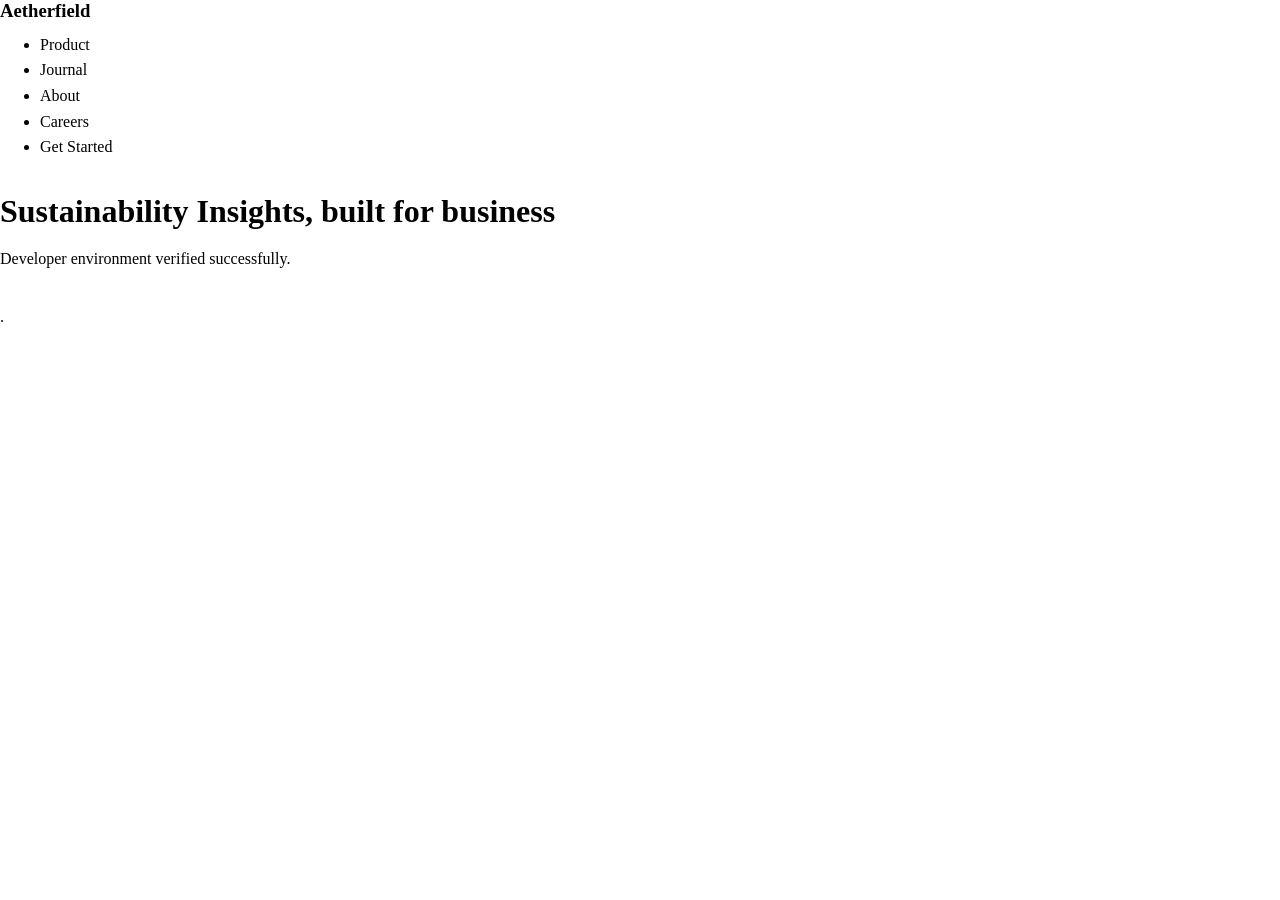
==== index.html @ cb15901a "commit first changes" ====
<!DOCTYPE html>
<html lang="en">
<head>
  <meta charset="UTF-8">
  <title>CIS 211 Internet & web technology</title>
  <link href="./css/styles.css" rel="stylesheet">
</head>
<body>
  <nav>
    <div>
      <h3 class="textlogo">Aetherfield</h3>
      <!-- <img src="./images/" alt="Logo" class="BrandLogo"> -->
    </div>
    <ul>
      <li>Product</li>
      <li>Journal</li>
      <li>About</li>
      <li>Careers</li>
      <li>Get Started</li>
    </ul>
  </nav>
  <main class="profile-stage">
<h1>Sustainability Insights, built for business</h1>
  <p>Developer environment verified successfully.</p>
  </main>

</body>
</html>.
---- css/styles.css ----
/* Simple starter CSS */

:root {
--bg: #ffffff
--text: #222222
--muted: #666666
--accent: #2f5bd8
--border: #dddddd
--radius: 6px
}

* {
  box-sizing: border-box;
  margin: 0;
}

Body {
    font-family: system-ui, -apple-system, "segoe UI" Roboto, sans-serif;
    line-height: 1.6;
    color: var(--text);
    background: var(--bg);
}

img {
    max-width: 100%;
    display: block;
}

h1, h2, h3 {
    line-height: 1.2;
    margin-bottom:0.5em;
}

P {
    margin-bottom: lem;
}

a {
    color: var( --accent);
}

/* Layout */
.container {
    max-width: 960px;
    margin: 0 auto;
    padding: 0 1rem;
}

header,
footer {
    padding: 1rem 0;
    border-bottom: 1px solid var(--border);
}

footer {
    border-top: 1px solid var(--border);
    border-bottom: none;
    color: var(--muted);
}

main {
    padding: 2rem 0;
}

/* Button */
.btn {
    display: inline-block;
    padding: 0.6rem 1.2rem;

}
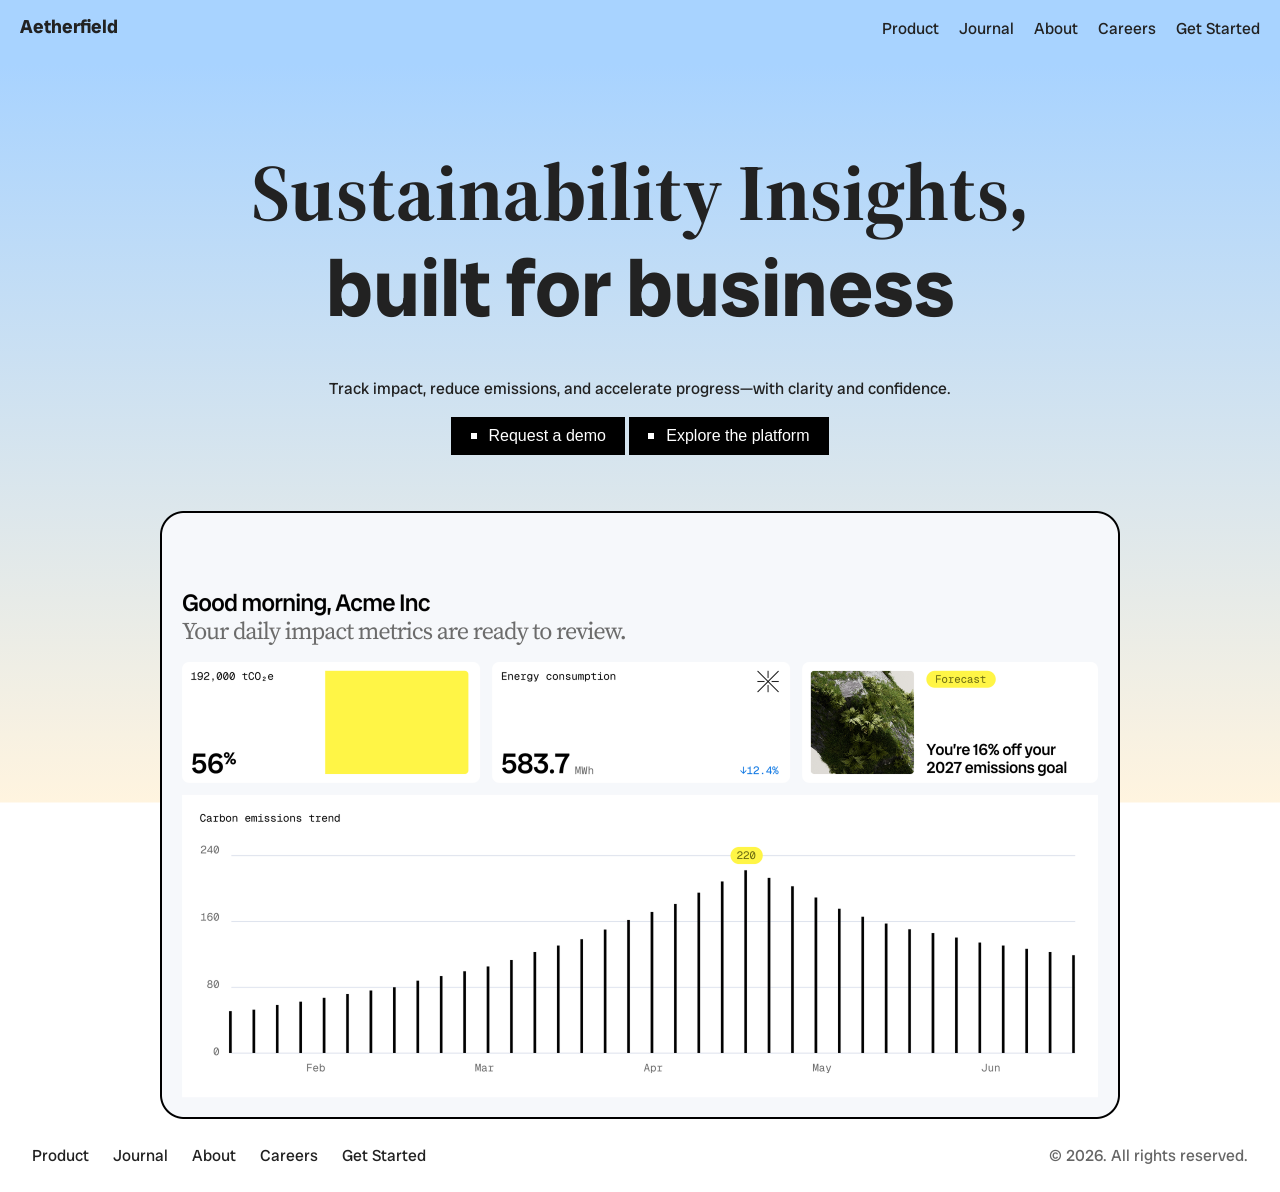
==== commit 3f7284d5: "first commit" ====
--- a/index.html
+++ b/index.html
@@ -1,28 +1,77 @@
-<!DOCTYPE html>
+<!doctype html>
 <html lang="en">
-<head>
-  <meta charset="UTF-8">
-  <title>CIS 211 Internet & web technology</title>
-  <link href="./css/styles.css" rel="stylesheet">
-</head>
-<body>
-  <nav>
-    <div>
-      <h3 class="textlogo">Aetherfield</h3>
-      <!-- <img src="./images/" alt="Logo" class="BrandLogo"> -->
-    </div>
-    <ul>
-      <li>Product</li>
-      <li>Journal</li>
-      <li>About</li>
-      <li>Careers</li>
-      <li>Get Started</li>
+  <head>
+    <meta charset="UTF-8" />
+    <meta name="viewport" content="width=device-width, initial-scale=1.0" />
+    <title>CIS 211 Internet & Web Technology</title>
+    <link rel="preconnect" href="https://fonts.googleapis.com">
+<link rel="preconnect" href="https://fonts.gstatic.com" crossorigin>
+<link href="https://fonts.googleapis.com/css2?family=Radio+Canada+Big:ital,wght@0,400..700;1,400..700&family=Radio+Canada:ital,wght@0,400..700;1,400..700&display=swap" rel="stylesheet">
+<link href="https://fonts.googleapis.com/css2?family=Inter:wght@400;500;600&family=Source+Serif+4:ital,opsz,wght@0,8..60,400;0,8..60,600;0,8..60,700;1,8..60,400&display=swap" rel="stylesheet">
+    <link href="./css/styles.css" rel="stylesheet" />
+  </head>
+  <body>
+    <header>
+      <nav>
+        <div class="logo">
+          <h3 class="textLogo"> Aetherfield</h3>
+          <!-- <img src="./images/" alt="Logo" class="brandLogo"> -->
+        </div>
+        <ul>
+          <li><a href="./product.html">Product</a></li>
+          <li><a href="./journal.html">Journal</a></li>
+          <li><a href="./about.html">About</a></li>
+          <li><a href="./careers.html">Careers</a></li>
+          <li><a href="./getstarted.html">Get Started</a></li>
+        </ul>
+      </nav>
+    </header>
+
+    <main class="container">
+      <section class="hero">
+        <div class="heroText">
+          <h1><span>Sustainability Insights,</span> <br>built for business</h1>
+      <p>Track impact, reduce emissions, and accelerate progress—with clarity and confidence.</p>
+      <button class="btn">Request a demo</button>
+      <button class="btn">Explore the platform</button>
+        </div>
+        
+      <div class="heroImg">
+         <img  src="./images/HeroImage@2x.png" alt="Hero Image">
+      </div>
+     
+      </section>
+      <section>
+
+      </section>
+      <section>
+
+      </section>
+      <section>
+
+      </section>
+      <section>
+
+      </section>
+      <section>
+
+      </section>
+      <section>
+
+      </section>
+    </main>
+    <footer>
+      <nav>
+         <ul>
+        <li>Product</li>
+        <li>Journal</li>
+        <li>About</li>
+        <li>Careers</li>
+        <li>Get Started</li>
     </ul>
-  </nav>
-  <main class="profile-stage">
-<h1>Sustainability Insights, built for business</h1>
-  <p>Developer environment verified successfully.</p>
-  </main>
-
-</body>
-</html>. +      </nav>
+     
+    <div>&copy; 2026. All rights reserved.</div>
+    </footer>
+  </body>
+</html>
--- a/css/styles.css
+++ b/css/styles.css
@@ -1,12 +1,18 @@
 /* Simple starter CSS */
 
 :root {
---bg: #ffffff
---text: #222222
---muted: #666666
---accent: #2f5bd8
---border: #dddddd
---radius: 6px
+  --font-serif: 'Source Serif 4', Georgia, serif;
+  --font-sans: 'Inter', system-ui, -apple-system, "Segoe UI", Roboto, sans-serif;
+  --font-display: 'Radio Canada Big', sans-serif;
+  --font-body: 'Radio Canada', sans-serif;
+  --bg: #ffffff;
+  --text: #222222;
+  --muted: #666666;
+  --accent: #2f5bd8;
+  --btncolor:#000;
+  --btncolor2:#e8dfdf;
+  --border: #dddddd;
+  --radius: 0px;
 }
 
 * {
@@ -14,57 +20,174 @@
   margin: 0;
 }
 
-Body {
-    font-family: system-ui, -apple-system, "segoe UI" Roboto, sans-serif;
-    line-height: 1.6;
-    color: var(--text);
-    background: var(--bg);
+body {
+  font-family: var(--font-display);
+  line-height: 1.6;
+  color: var(--text);
+  background: var(--bg);
 }
 
 img {
-    max-width: 100%;
-    display: block;
+  max-width: 100%;
+  display: block;
 }
 
 h1, h2, h3 {
-    line-height: 1.2;
-    margin-bottom:0.5em;
+  line-height: 1.2;
+  margin-bottom: 0.5em;
 }
-
-P {
-    margin-bottom: lem;
+h1{
+  font-size:3rem;
+}
+p {
+ color: var(--text);
+  margin-bottom: 1em;
+  font-size:1rem;
 }
 
 a {
-    color: var( --accent);
+  color: var(--accent);
 }
 
 /* Layout */
+main {
+  padding: 0rem 0rem;
+}
 .container {
-    max-width: 960px;
-    margin: 0 auto;
-    padding: 0 1rem;
+  max-width: 100%;
+  margin: 0 auto;
 }
 
 header,
 footer {
-    padding: 1rem 0;
-    border-bottom: 1px solid var(--border);
+  padding: 1rem 0;
 }
-
+header{
+  background-color:#a8d3ff;
+}
+header nav{
+  display:flex;
+  justify-content:space-between;
+  padding:0px 20px;
+}
+header nav ul{
+  display:flex;
+  flex-direction:row;
+  list-style: none;
+  gap:20px;
+}
+header nav ul li{
+  color: var(--text);
+}
+header nav ul li a{
+  text-decoration: none;
+  color: var(--text);
+}
 footer {
-    border-top: 1px solid var(--border);
-    border-bottom: none;
-    color: var(--muted);
+  border-bottom: none;
+  color: var(--muted);
+  display: flex;
+  justify-content: space-between; /* Pushes nav to one side, copyright to the other */
+  align-items: center;            /* Vertically centers links with text */
+  padding: 1.5rem 2rem;
 }
-
-main {
-    padding: 2rem 0;
+footer nav{
+  display:flex;
+  justify-content:space-between;
+}
+footer nav ul{
+  display: flex;
+  gap: 1.5rem;                   /* Spacing between footer links */
+  list-style: none;              /* Removes default bullet points */
+  margin: 0;
+  padding: 0;
+}
+footer nav ul li{
+  color: var(--text);
 }
 
 /* Button */
 .btn {
-    display: inline-block;
-    padding: 0.6rem 1.2rem;
+  padding: 0.6rem 1.2rem;
+  border: none;
+  border-radius: var(--radius);
+  background: var(--btncolor);
+  color: #fff;
+  font-size: 1rem;
+  gap: 0.75rem;
+  text-decoration: none;
+  cursor: pointer;
+  display: inline-flex;
+  align-items: center;
+  justify-content: center;
+}
+.btn::before {
+  content: "";
+  display: inline-block;
+  width: 6px;
+  height: 6px;
+  background-color: currentColor; /* Matches text color automatically */
+}
+.btn2 {
+  display: inline-block;
+  padding: 0.6rem 1.2rem;
+  border: none;
+  border-radius: var(--radius);
+  background: var(--btncolor2);
+  color: #333;
+  font-size: 1rem;
+  text-decoration: none;
+  cursor: pointer;
+}
+.btn:hover {
+  opacity: 0.9;
+}
 
-}+/* Card */
+.card {
+  padding: 1rem;
+  border: 1px solid var(--border);
+  border-radius: var(--radius);
+}
+/* Hero */
+.hero{
+  flex-direction: column;
+  align-items: center;    /* Centers items horizontally */
+  text-align: center;     /* Centers inline text */
+  width: 100%;
+  background-image: linear-gradient(180deg, #a8d3ff 0%, #fff4df 100%);
+  background-size: 100% 70%;
+  background-repeat: no-repeat;
+  background-position: top center;
+  background-color: #ffffff;
+  padding: 5rem 0 0;
+}
+.hero h1{
+  font-size:80px;
+}
+.hero h1 span{
+ font-family: var(--font-serif);
+}
+.hero .heroImg{
+  margin-top:56px;
+}
+.hero .heroImg img{
+max-width: 960px;
+  height: auto;
+  display: block;
+  margin:0 auto;
+}
+/* Forms */
+input,
+textarea {
+  width: 100%;
+  padding: 0.5rem;
+  border: 1px solid var(--border);
+  border-radius: var(--radius);
+  font: inherit;
+}
+
+:focus-visible {
+  outline: 2px solid var(--accent);
+  outline-offset: 2px;
+}
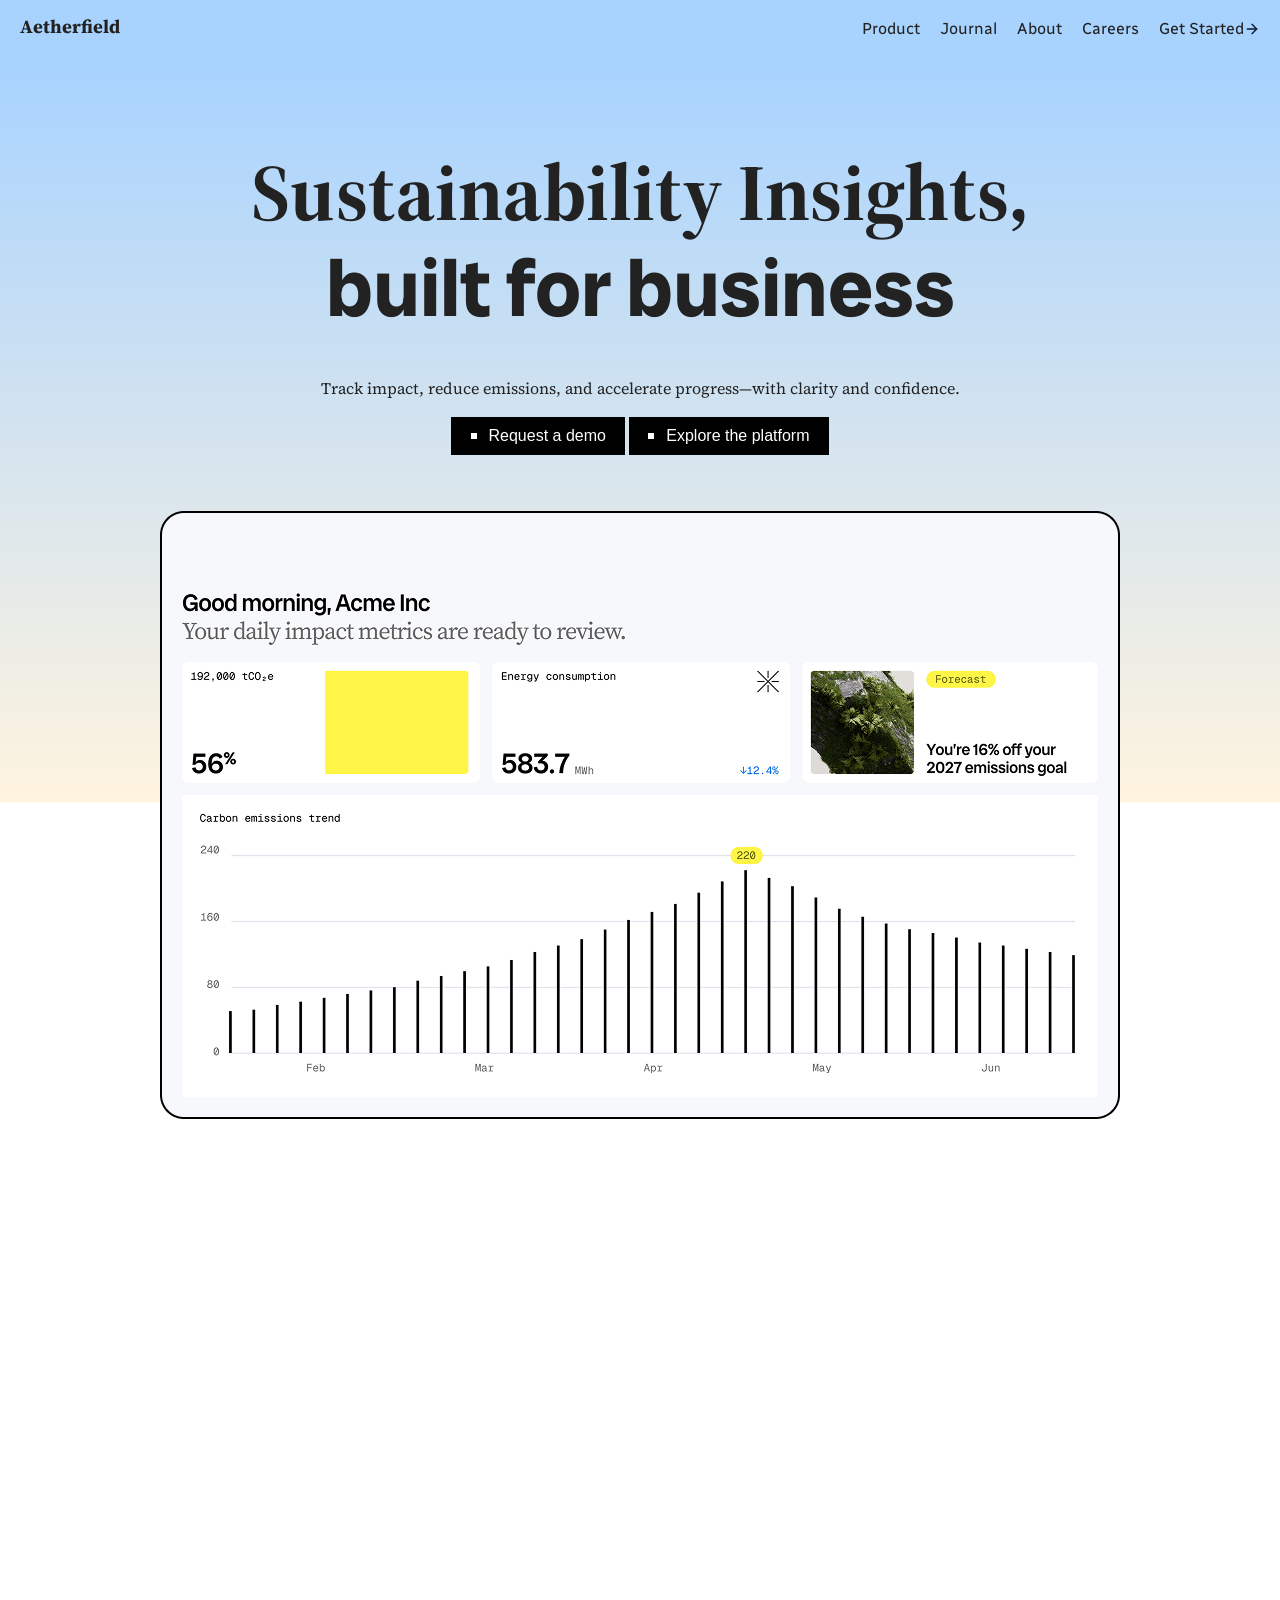
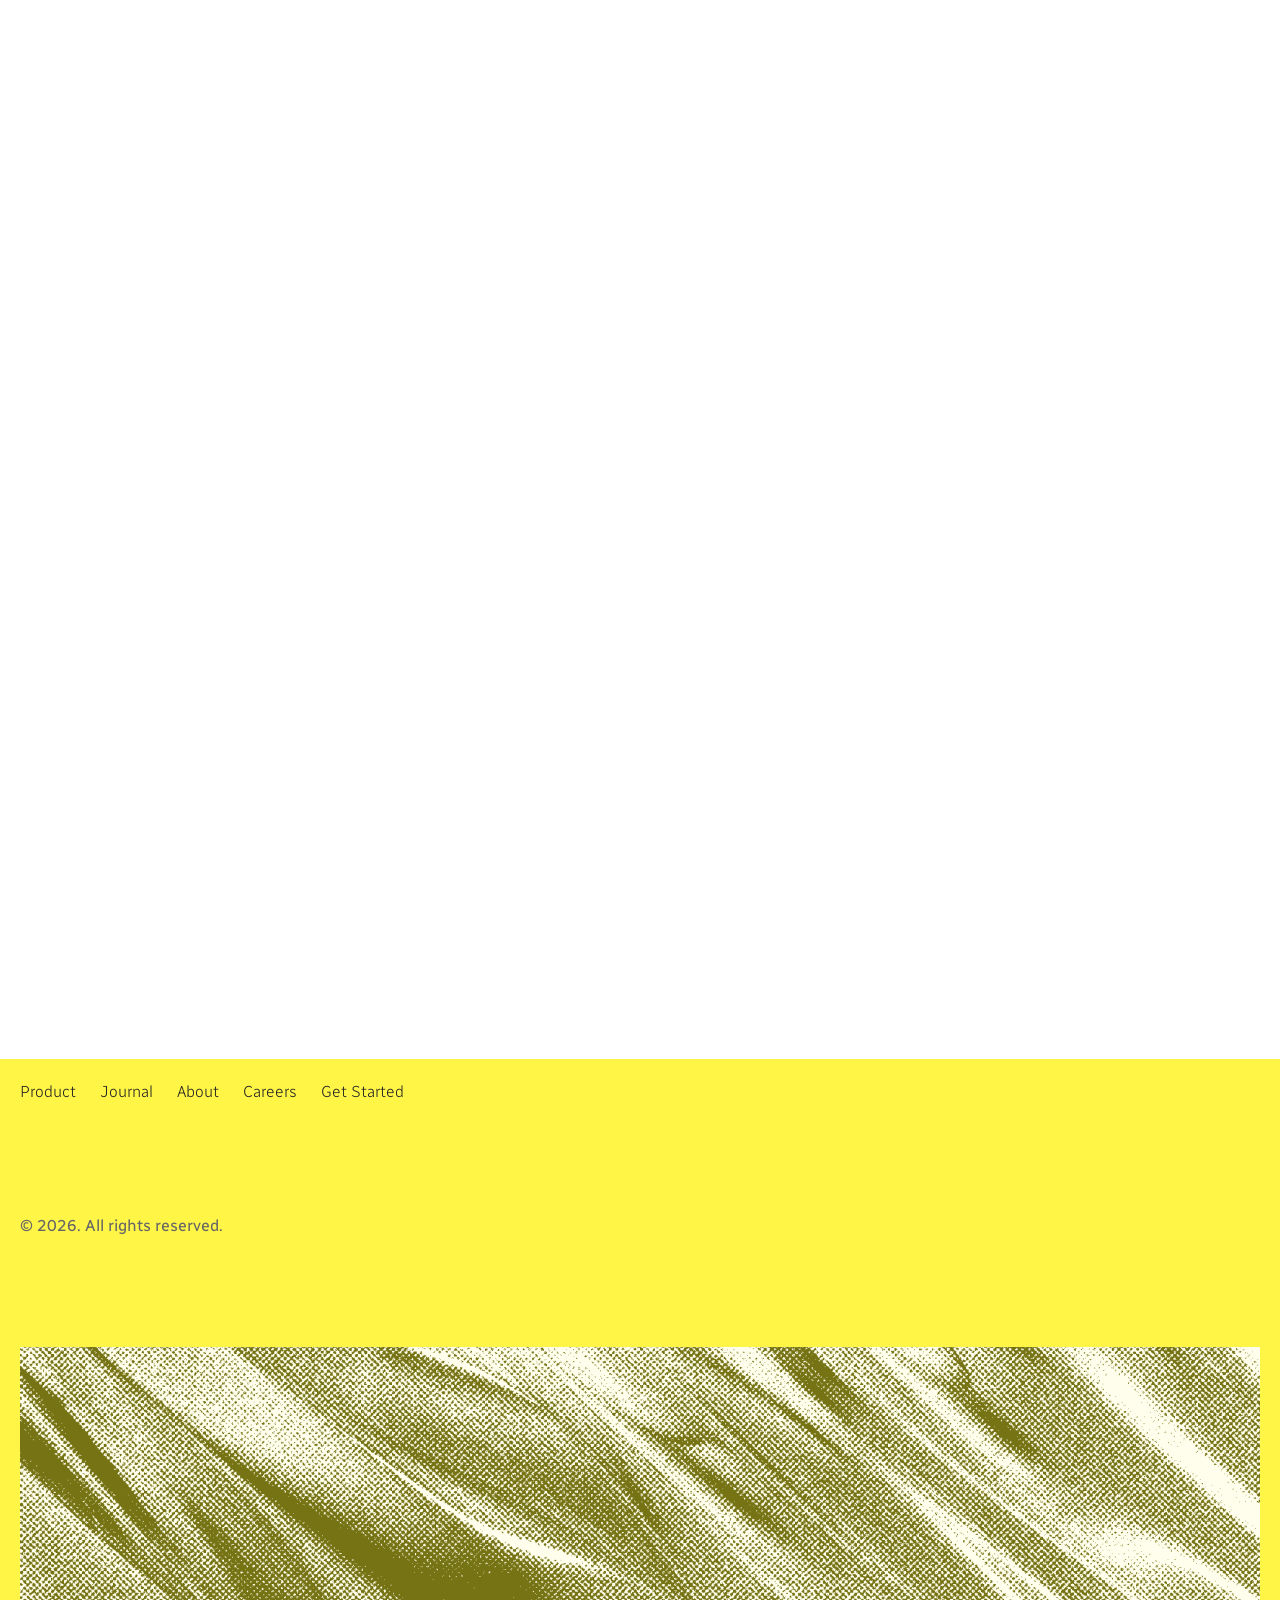
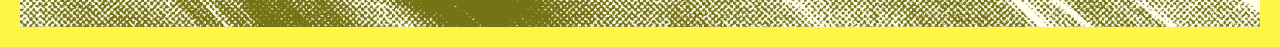
==== commit 51778d34: "uopdates" ====
--- a/index.html
+++ b/index.html
@@ -1,77 +1,97 @@
 <!doctype html>
 <html lang="en">
-  <head>
-    <meta charset="UTF-8" />
-    <meta name="viewport" content="width=device-width, initial-scale=1.0" />
-    <title>CIS 211 Internet & Web Technology</title>
-    <link rel="preconnect" href="https://fonts.googleapis.com">
-<link rel="preconnect" href="https://fonts.gstatic.com" crossorigin>
-<link href="https://fonts.googleapis.com/css2?family=Radio+Canada+Big:ital,wght@0,400..700;1,400..700&family=Radio+Canada:ital,wght@0,400..700;1,400..700&display=swap" rel="stylesheet">
-<link href="https://fonts.googleapis.com/css2?family=Inter:wght@400;500;600&family=Source+Serif+4:ital,opsz,wght@0,8..60,400;0,8..60,600;0,8..60,700;1,8..60,400&display=swap" rel="stylesheet">
-    <link href="./css/styles.css" rel="stylesheet" />
-  </head>
-  <body>
-    <header>
-      <nav>
-        <div class="logo">
-          <h3 class="textLogo"> Aetherfield</h3>
-          <!-- <img src="./images/" alt="Logo" class="brandLogo"> -->
-        </div>
-        <ul>
-          <li><a href="./product.html">Product</a></li>
-          <li><a href="./journal.html">Journal</a></li>
-          <li><a href="./about.html">About</a></li>
-          <li><a href="./careers.html">Careers</a></li>
-          <li><a href="./getstarted.html">Get Started</a></li>
-        </ul>
-      </nav>
-    </header>
 
-    <main class="container">
-      <section class="hero">
-        <div class="heroText">
-          <h1><span>Sustainability Insights,</span> <br>built for business</h1>
-      <p>Track impact, reduce emissions, and accelerate progress—with clarity and confidence.</p>
-      <button class="btn">Request a demo</button>
-      <button class="btn">Explore the platform</button>
-        </div>
-        
+<head>
+  <meta charset="UTF-8" />
+  <meta name="viewport" content="width=device-width, initial-scale=1.0" />
+  <title>CIS 211 Internet & Web Technology</title>
+  <link rel="preconnect" href="https://fonts.googleapis.com">
+  <link rel="preconnect" href="https://fonts.gstatic.com" crossorigin>
+  <link
+    href="https://fonts.googleapis.com/css2?family=Radio+Canada+Big:ital,wght@0,400..700;1,400..700&family=Radio+Canada:ital,wght@0,400..700;1,400..700&display=swap"
+    rel="stylesheet">
+  <link
+    href="https://fonts.googleapis.com/css2?family=Inter:wght@400;500;600&family=Source+Serif+4:ital,opsz,wght@0,8..60,400;0,8..60,600;0,8..60,700;1,8..60,400&display=swap"
+    rel="stylesheet">
+  <link href="./css/styles.css" rel="stylesheet" />
+</head>
+
+<body>
+  <header>
+    <nav>
+      <div class="logo">
+        <h3 class="textLogo"><a href="./index.html">Aetherfield</a> </h3>
+        <!-- <img src="./images/" alt="Logo" class="brandLogo"> -->
+      </div>
+      <ul>
+        <li><a href="./product.html">Product</a></li>
+        <li><a href="./journal.html">Journal</a></li>
+        <li><a href="./about.html">About</a></li>
+        <li><a href="./careers.html">Careers</a></li>
+        <li><a class="arrow-link" href="./getstarted.html"><span>Get Started </span><svg class="arrow"
+              viewBox="0 0 24 24" fill="none" stroke="currentColor" stroke-width="2" stroke-linecap="round"
+              stroke-linejoin="round" aria-hidden="true" focusable="false">
+              <!-- Horizontal stem line -->
+              <line x1="5" y1="12" x2="19" y2="12" />
+              <!-- Chevron arrow head -->
+              <polyline points="12 5 19 12 12 19" />
+            </svg>
+          </a>
+        </li>
+      </ul>
+    </nav>
+  </header>
+
+  <main class="container">
+    <section class="hero">
+      <div class="heroText">
+        <h1>Sustainability Insights, <br><span>built for business</span></h1>
+        <p>Track impact, reduce emissions, and accelerate progress—with clarity and confidence.</p>
+        <button class="btn">Request a demo</button>
+        <button class="btn">Explore the platform</button>
+      </div>
+
       <div class="heroImg">
-         <img  src="./images/HeroImage@2x.png" alt="Hero Image">
+        <img src="./images/HeroImage.png" alt="Hero Image">
       </div>
-     
-      </section>
-      <section>
 
-      </section>
-      <section>
+    </section>
+    <section class="sustainability">
 
-      </section>
-      <section>
+    </section>
+    <section class="clarity">
 
-      </section>
-      <section>
+    </section>
+    <section class="acme">
 
-      </section>
-      <section>
+    </section>
+    <section class="journal">
 
-      </section>
-      <section>
+    </section>
 
-      </section>
-    </main>
-    <footer>
-      <nav>
-         <ul>
-        <li>Product</li>
-        <li>Journal</li>
-        <li>About</li>
-        <li>Careers</li>
-        <li>Get Started</li>
-    </ul>
-      </nav>
-     
-    <div>&copy; 2026. All rights reserved.</div>
-    </footer>
-  </body>
-</html>
+    <section class="testomonial">
+
+    </section>
+    <section class="request">
+
+    </section>
+  </main>
+  <footer>
+    <nav>
+      <ul>
+        <li><a href="./product.html">Product</a></li>
+        <li><a href="./journal.html">Journal</a></li>
+        <li><a href="./about.html">About</a></li>
+        <li><a href="./careers.html">Careers</a></li>
+        <li><a href="./getstarted.html">Get Started</a></li>
+      </ul>
+    </nav>
+
+    <div class="copy">&copy; 2026. All rights reserved.</div>
+    <div class="footerImage">
+
+    </div>
+  </footer>
+</body>
+
+</html>
--- a/css/styles.css
+++ b/css/styles.css
@@ -9,10 +9,11 @@
   --text: #222222;
   --muted: #666666;
   --accent: #2f5bd8;
-  --btncolor:#000;
-  --btncolor2:#e8dfdf;
+  --btncolor: #000;
+  --btncolor2: #e8dfdf;
   --border: #dddddd;
   --radius: 0px;
+  --font-size: 1rem;
 }
 
 * {
@@ -21,7 +22,7 @@
 }
 
 body {
-  font-family: var(--font-display);
+  font-family: var(--font-serif);
   line-height: 1.6;
   color: var(--text);
   background: var(--bg);
@@ -32,80 +33,130 @@
   display: block;
 }
 
-h1, h2, h3 {
+h1,
+h2,
+h3 {
   line-height: 1.2;
   margin-bottom: 0.5em;
 }
-h1{
-  font-size:3rem;
-}
+
+h1 {
+  font-size: 3rem;
+}
+
 p {
- color: var(--text);
+  color: var(--text);
   margin-bottom: 1em;
-  font-size:1rem;
+  font-size: 1rem;
 }
 
 a {
   color: var(--accent);
 }
-
 /* Layout */
-main {
-  padding: 0rem 0rem;
-}
-.container {
+
+main.container {
+  display: grid;
   max-width: 100%;
   margin: 0 auto;
+}
+main .sustainability{
+  height:862px;
+}
+main .clarity{
+  height:678px;
 }
 
 header,
 footer {
   padding: 1rem 0;
 }
-header{
-  background-color:#a8d3ff;
-}
-header nav{
-  display:flex;
-  justify-content:space-between;
-  padding:0px 20px;
-}
-header nav ul{
-  display:flex;
-  flex-direction:row;
+
+header {
+  background-color: #a8d3ff;
+}
+.logo a{
+  text-decoration: none;
+  color:var(--text);
+}
+header nav {
+  display: flex;
+  justify-content: space-between; /* Pushes nav to one side, logo to the other */
+  padding: 0px 20px;
+}
+
+header nav ul {
+  display: flex;
+  flex-direction: row;
   list-style: none;
-  gap:20px;
-}
-header nav ul li{
-  color: var(--text);
-}
-header nav ul li a{
-  text-decoration: none;
-  color: var(--text);
+  gap: 20px;
+}
+
+header nav ul li {
+  color: var(--text);
+}
+
+header nav ul li a {
+  text-decoration: none;
+  color: var(--text);
+  display:inline-flex;align-items: center;
+  font-size: var(--font-size);
+  font-family: var(--font-body);
+}
+header nav ul li a .arrow{
+  gap: 0.35rem;
+  text-decoration: none;
+  color: #0f172a;
+  width:16px;
+  height:16px;
+}
+header nav ul li a.arrow::after {
+  font-size: 1 rem;
 }
 footer {
+  font-family: var(--font-body);
   border-bottom: none;
   color: var(--muted);
   display: flex;
-  justify-content: space-between; /* Pushes nav to one side, copyright to the other */
-  align-items: center;            /* Vertically centers links with text */
-  padding: 1.5rem 2rem;
-}
-footer nav{
-  display:flex;
-  justify-content:space-between;
-}
-footer nav ul{
-  display: flex;
-  gap: 1.5rem;                   /* Spacing between footer links */
-  list-style: none;              /* Removes default bullet points */
+  flex-direction: column;
+  justify-content: space-between;
+  /* Pushes nav to one side, copyright to the other */
+  align-items:flex-start;
+  /* Vertically centers links with text */
+  padding: 1.25rem 1.25rem;
+  height:588px;
+  background-color:#fff546;
+}
+footer nav {
+  display: flex;
+  justify-content: space-between;
+}
+footer nav ul {
+  display: flex;
+  gap: 1.5rem;
+  /* Spacing between footer links */
+  list-style: none;
+  /* Removes default bullet points */
   margin: 0;
   padding: 0;
 }
-footer nav ul li{
-  color: var(--text);
-}
-
+footer nav ul li a {
+  color: var(--text);
+  font-family: var(--font-body);
+  text-decoration: none;
+  font-weight:300;
+}
+footer .copy {
+  color: var(--muted);
+}
+footer .footerImage{
+  background-image:url('../images/Footerbgimage.png');
+  background-size: cover;        /* Scales image to fill entire element without distortion */
+  background-position: center;   /* Anchors focus to center */
+  background-repeat: no-repeat;  /* Prevents image tiling */
+  height:280px;
+  width:100%;
+}
 /* Button */
 .btn {
   padding: 0.6rem 1.2rem;
@@ -121,13 +172,16 @@
   align-items: center;
   justify-content: center;
 }
+
 .btn::before {
   content: "";
   display: inline-block;
   width: 6px;
   height: 6px;
-  background-color: currentColor; /* Matches text color automatically */
-}
+  background-color: currentColor;
+  /* Matches text color automatically */
+}
+
 .btn2 {
   display: inline-block;
   padding: 0.6rem 1.2rem;
@@ -139,6 +193,7 @@
   text-decoration: none;
   cursor: pointer;
 }
+
 .btn:hover {
   opacity: 0.9;
 }
@@ -149,11 +204,14 @@
   border: 1px solid var(--border);
   border-radius: var(--radius);
 }
+
 /* Hero */
-.hero{
+.hero {
   flex-direction: column;
-  align-items: center;    /* Centers items horizontally */
-  text-align: center;     /* Centers inline text */
+  align-items: center;
+  /* Centers items horizontally */
+  text-align: center;
+  /* Centers inline text */
   width: 100%;
   background-image: linear-gradient(180deg, #a8d3ff 0%, #fff4df 100%);
   background-size: 100% 70%;
@@ -162,21 +220,28 @@
   background-color: #ffffff;
   padding: 5rem 0 0;
 }
-.hero h1{
-  font-size:80px;
-}
-.hero h1 span{
- font-family: var(--font-serif);
-}
-.hero .heroImg{
-  margin-top:56px;
-}
-.hero .heroImg img{
-max-width: 960px;
+
+.hero h1 {
+  font-size: 80px;
+}
+
+.hero h1 span {
+  font-family: var(--font-display);
+  font-weight:bold;
+}
+
+.hero .heroImg {
+  margin-top: 56px;
+}
+
+.hero .heroImg img {
+  max-width: 960px;
+  width: 100%;
   height: auto;
   display: block;
-  margin:0 auto;
-}
+  margin: 0 auto;
+}
+
 /* Forms */
 input,
 textarea {
@@ -190,4 +255,4 @@
 :focus-visible {
   outline: 2px solid var(--accent);
   outline-offset: 2px;
-}
+}
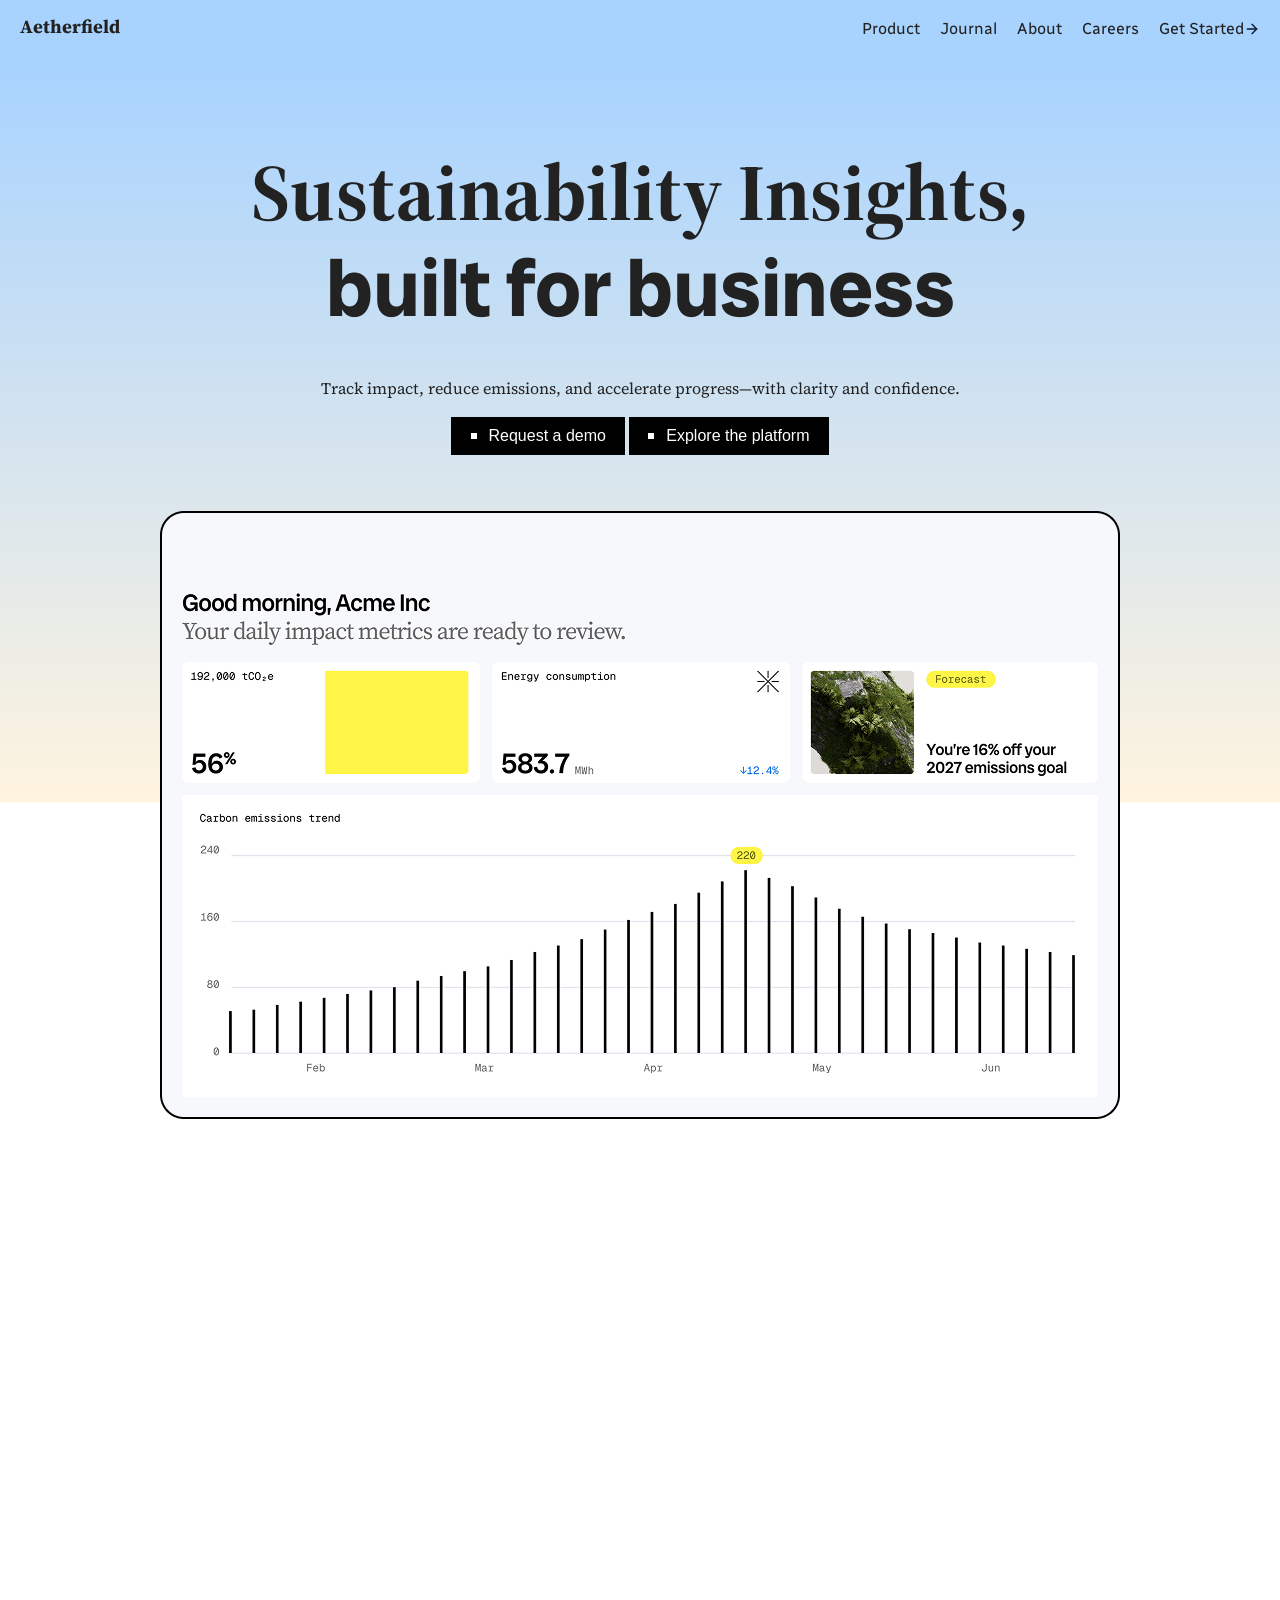
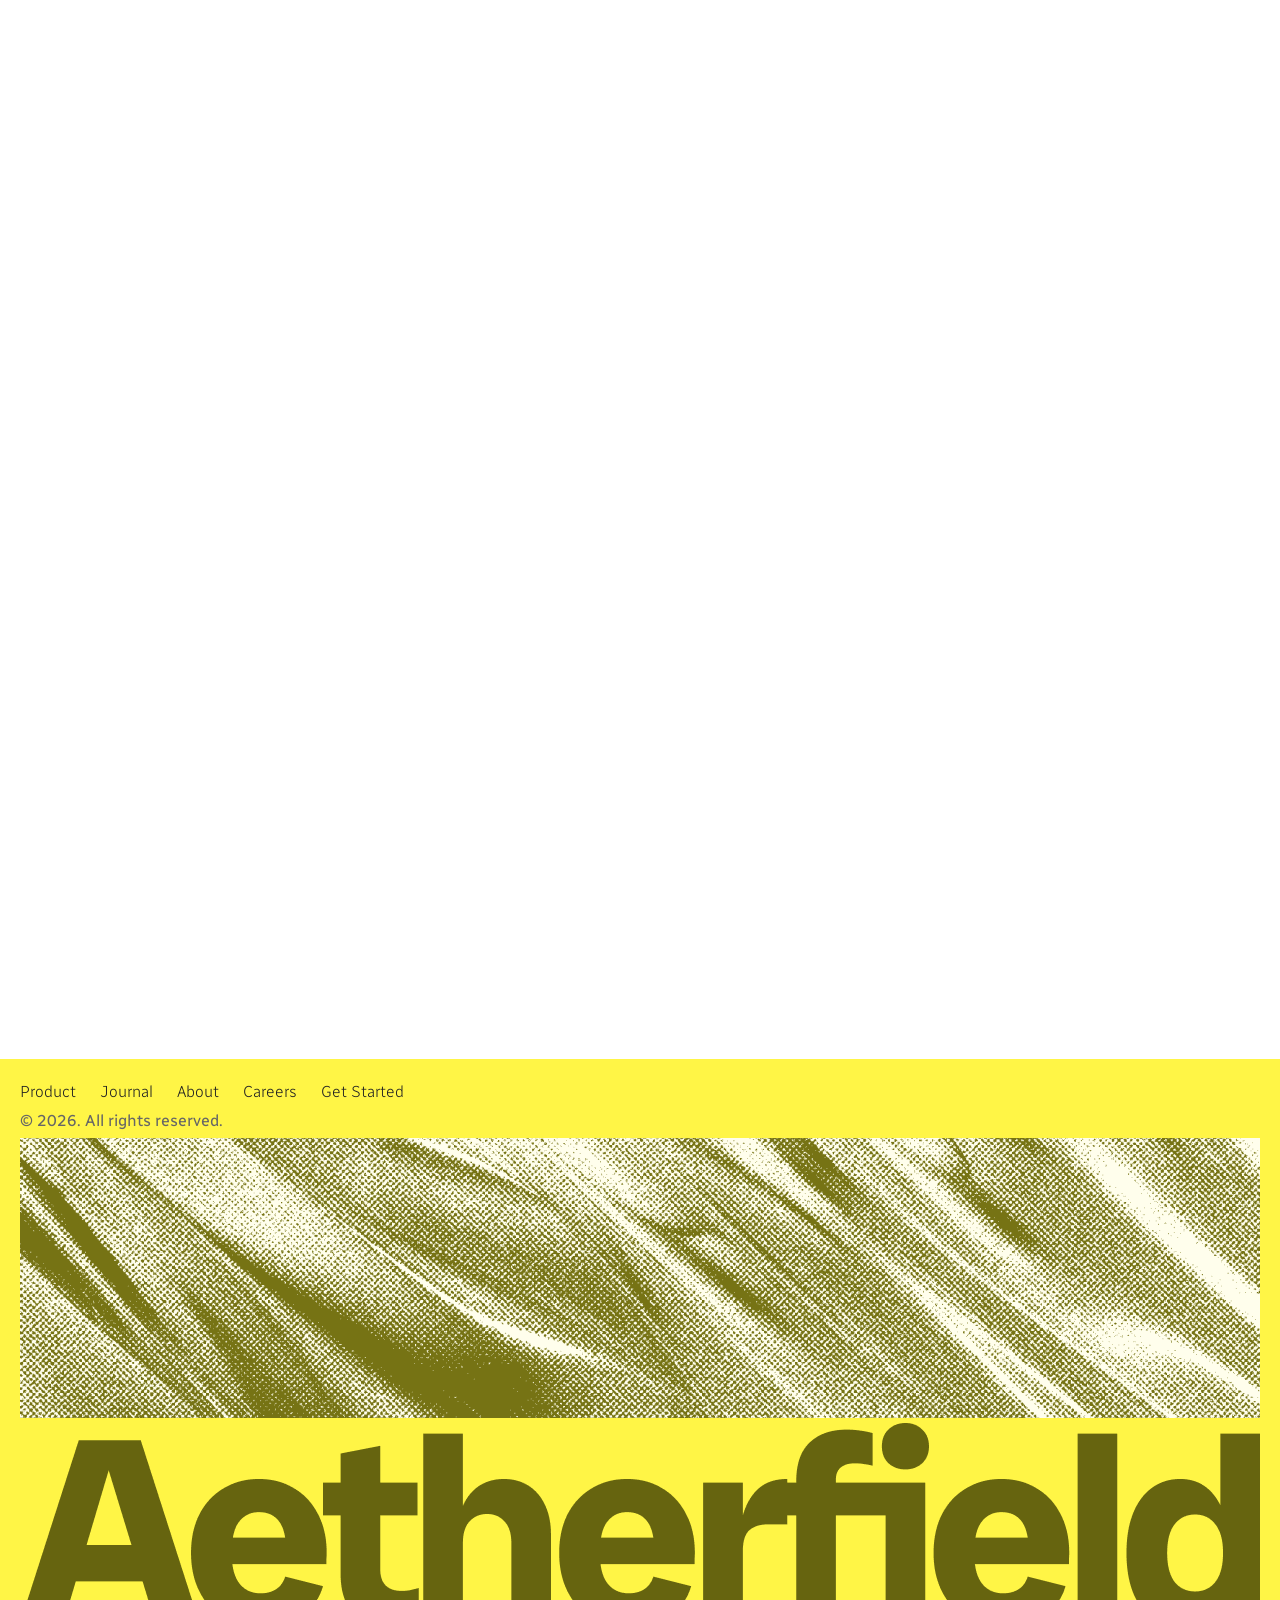
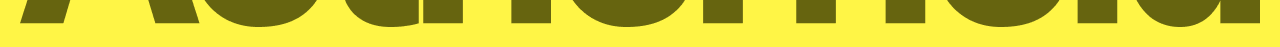
==== commit bb8da2b5: "files updated with footer changes and image for logo" ====
--- a/index.html
+++ b/index.html
@@ -91,6 +91,7 @@
     <div class="footerImage">
 
     </div>
+    <div class="footerLogo"></div>
   </footer>
 </body>
 
--- a/css/styles.css
+++ b/css/styles.css
@@ -157,6 +157,14 @@
   height:280px;
   width:100%;
 }
+footer .footerLogo{
+  background-image:url('../images/textLogo.png');
+  background-size: cover;        /* Scales image to fill entire element without distortion */
+  background-position: center;   /* Anchors focus to center */
+  background-repeat: no-repeat;  /* Prevents image tiling */
+  height:204px;
+  width:100%;
+}
 /* Button */
 .btn {
   padding: 0.6rem 1.2rem;
